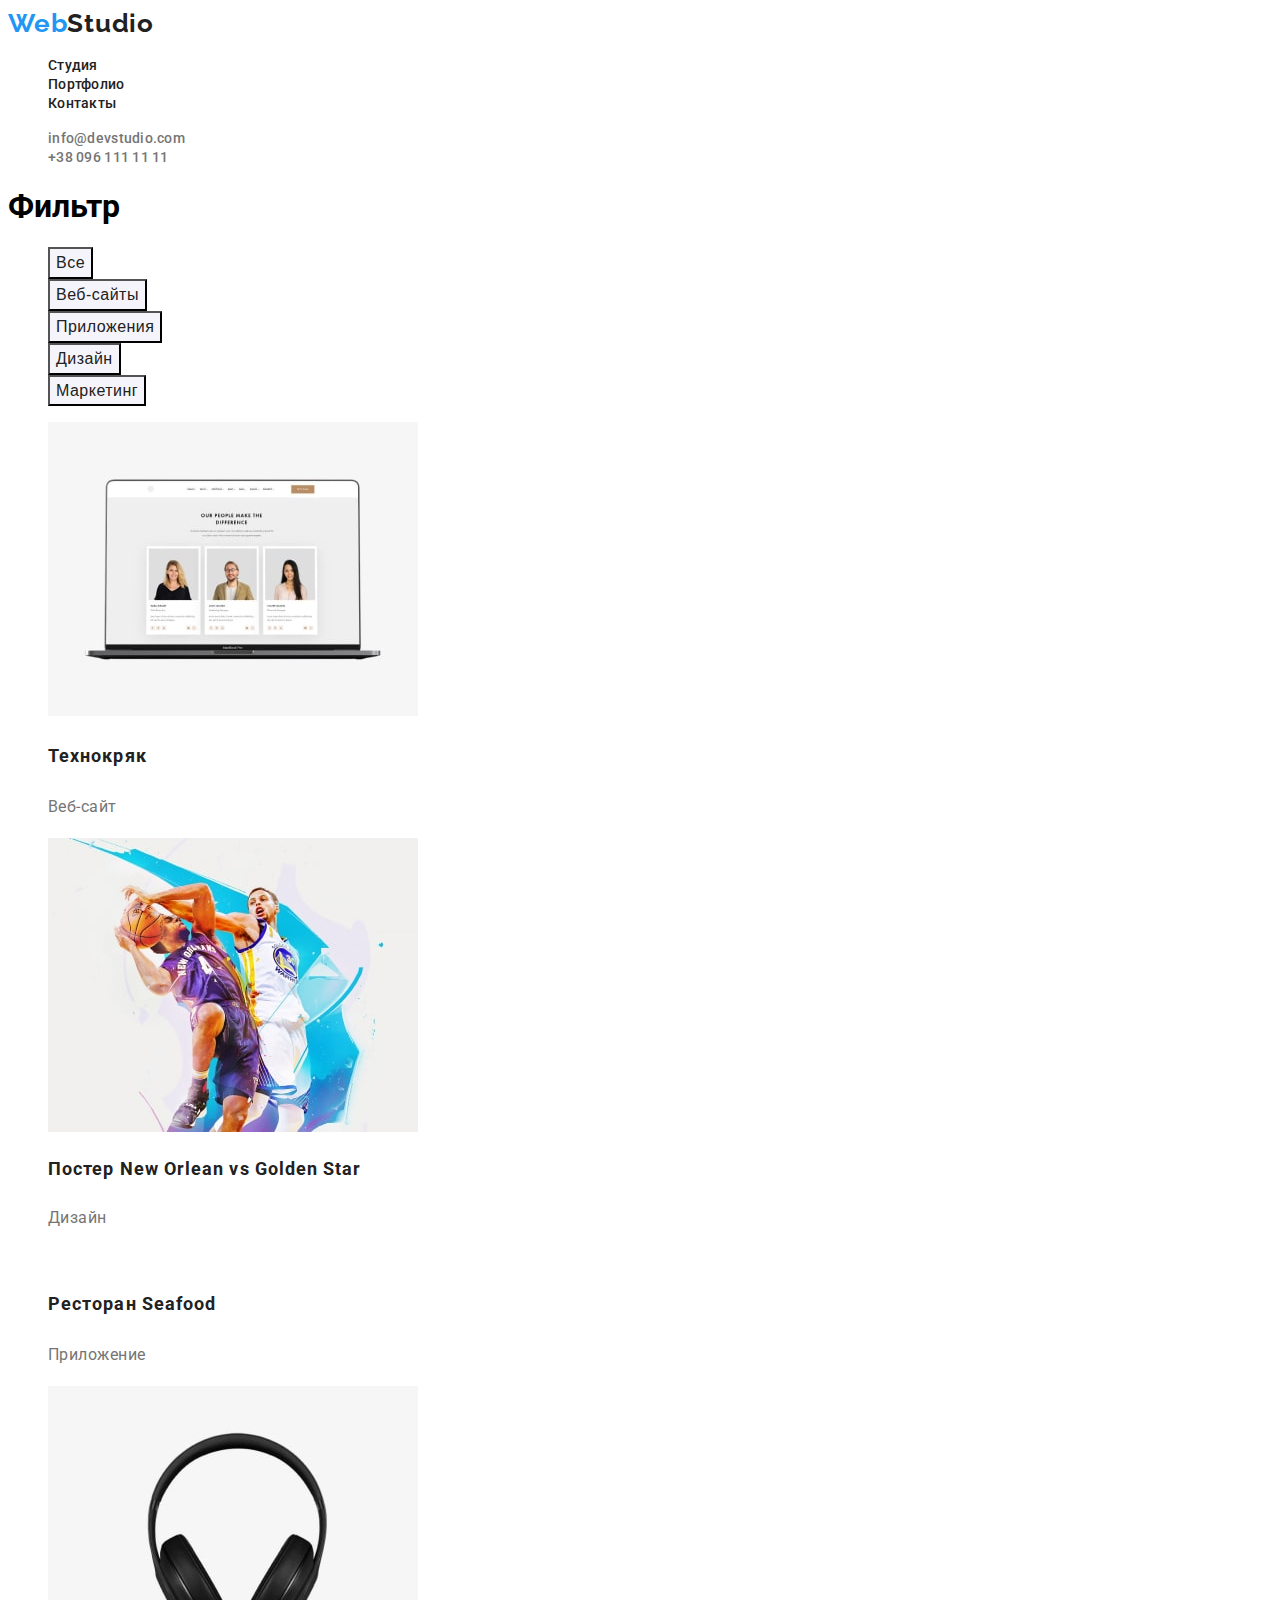
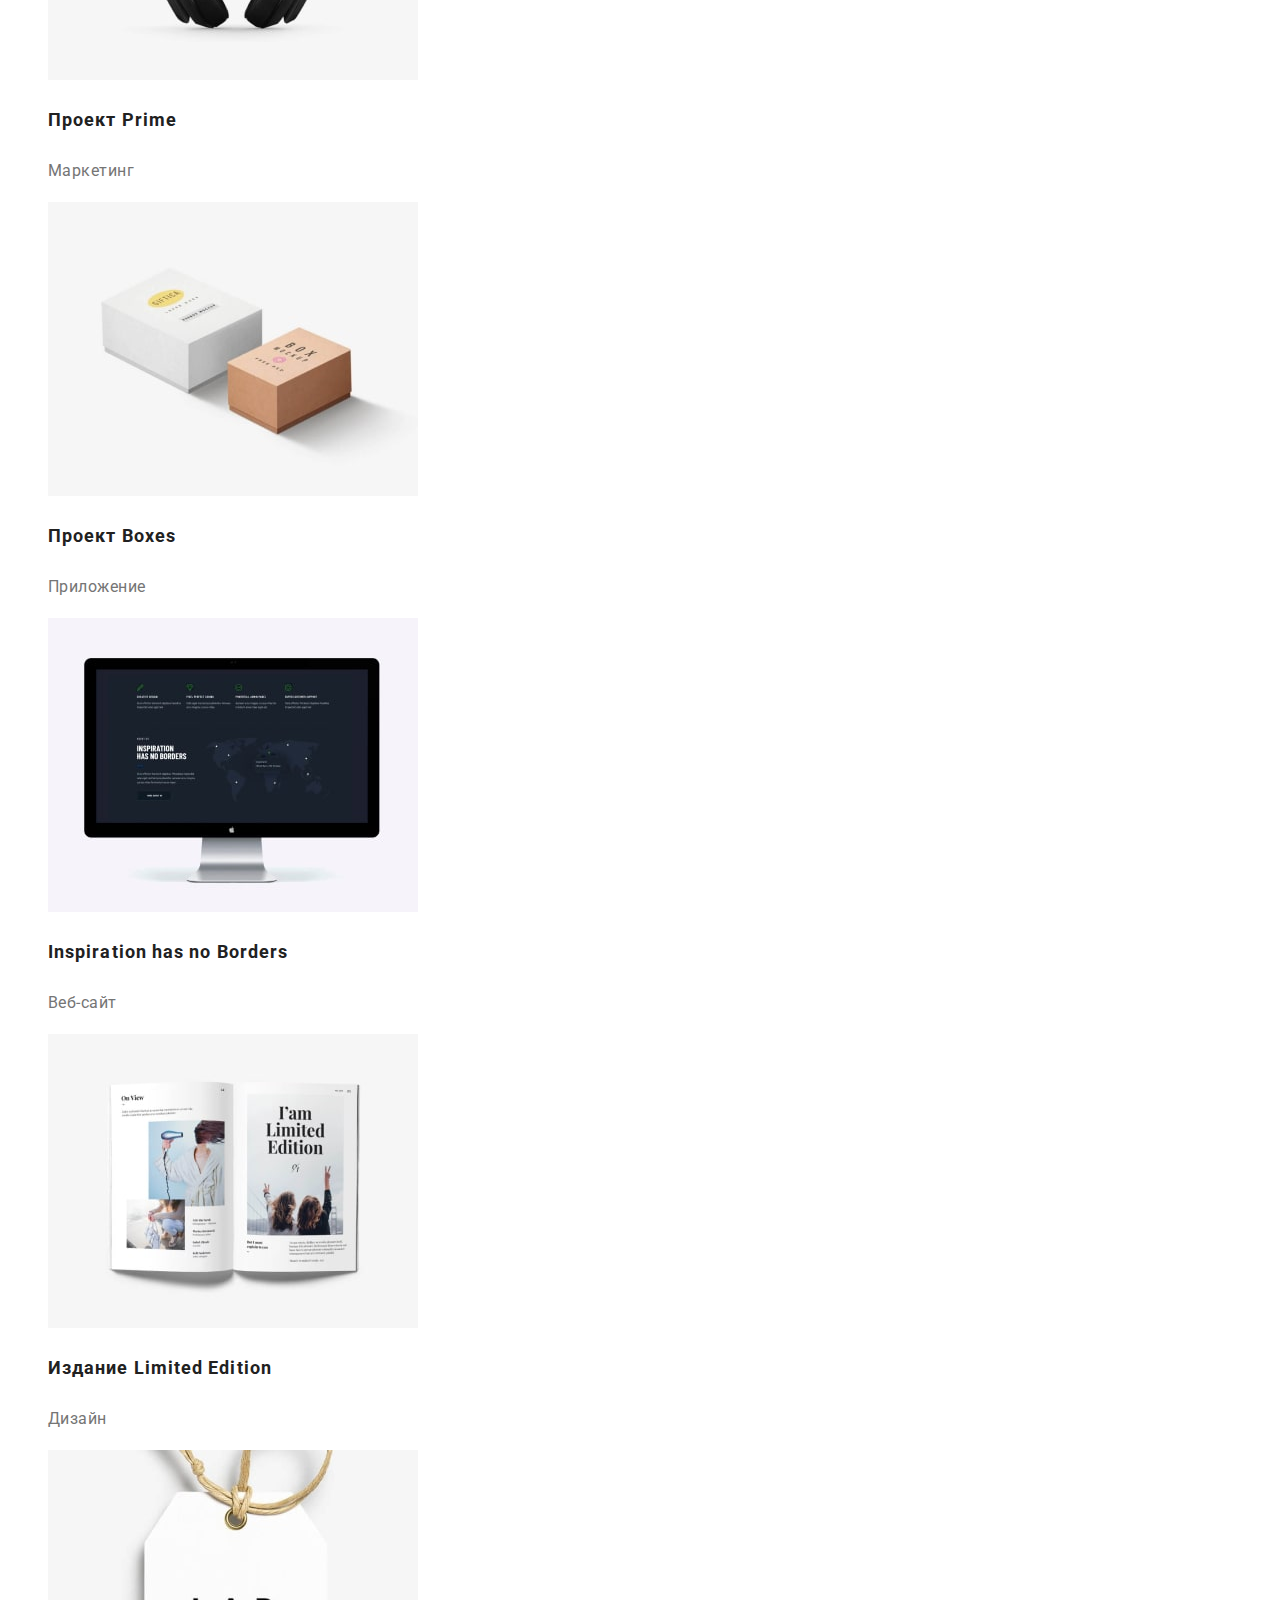
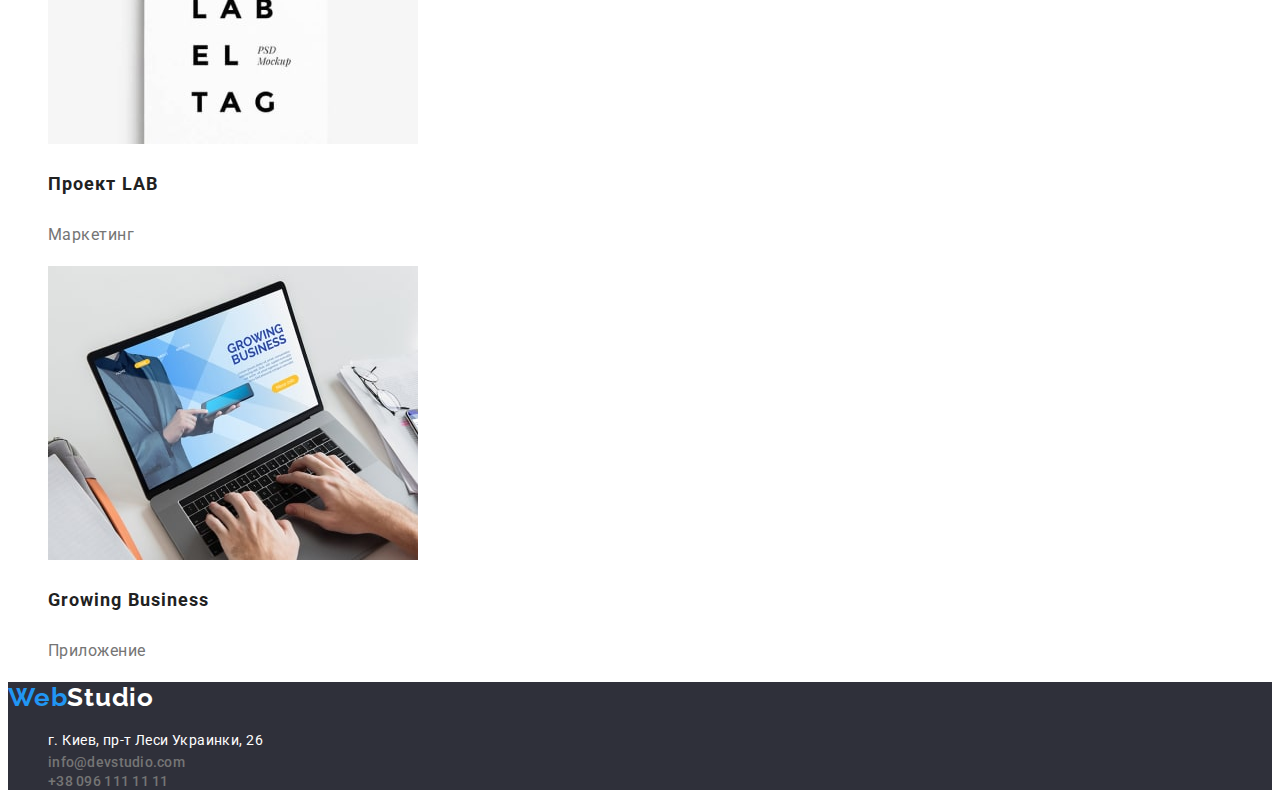
==== portfolio.html @ 69d5d86c "Add files" ====
<!DOCTYPE html>
<html lang="en">
<head>
  <meta charset="UTF-8">
  <meta http-equiv="X-UA-Compatible" content="IE=edge">
  <meta name="viewport" content="width=device-width, initial-scale=1.0">
  <title>Document</title>
  <link rel="preconnect" href="https://fonts.googleapis.com">
  <link rel="preconnect" href="https://fonts.gstatic.com" crossorigin>
  <link href="https://fonts.googleapis.com/css2?family=Raleway:wght@700&family=Roboto:wght@400;500;700;900&display=swap"
    rel="stylesheet">
  <link rel="stylesheet" href="./css/styles.css">
</head>
<body>
    <header class="header">
      <nav class="navigation">
        <a class="link-logo" href="./index.html" target="_self">Web<span target="_self" href="./index.html"
            class="link-logo-dark">Studio</span></a>
        <ul class="header-list list">
          <li class="header-item">
            <a class="header-link" href="./index.html">Студия</a>
          </li>
          <li class="header-item">
            <a class="header-link" href="./portfolio.html">Портфолио</a>
          </li>
          <li class="header-item">
            <a class="header-link" href="">Контакты</a>
          </li>
        </ul>
      </nav>
      <ul class="header-list list">
        <li class="header-item">
          <a class="header-link-mail" href="mailto:info@devstudio.com">info@devstudio.com</a>
        </li>
        <li class="header-item">
          <a class="header-link-tel" href="tel:+380961111111">+38 096 111 11 11</a>
        </li>
      </ul>
    </header>
  <main>
  <section class="filter">
    <h1>Фильтр</h1>
    <ul class="filter-list list">
      <li class="filter-item"><button class="filter-btn" type="button">Все</button></li>
      <li class="filter-item"><button class="filter-btn" type="button">Веб-сайты</button></li>
      <li class="filter-item"><button class="filter-btn" type="button">Приложения</button></li>
      <li class="filter-item"><button class="filter-btn" type="button">Дизайн</button></li>
      <li class="filter-item"><button class="filter-btn" type="button">Маркетинг</button></li>
    </ul>
    <ul class="examples-list list">
      <li class="examples-item">
        <img src="./images/porfolio-1.jpg" alt="">
        <h3 class="examples-sup-title">Технокряк</h3>
        <p class="examples-sub-title">Веб-сайт</p>
      </li>
      <li class="examples-item">
        <img src="./images/porfolio-2.jpg" alt="">
        <h2 class="examples-sup-title">Постер New Orlean vs Golden Star</h2>
        <p class="examples-sub-title">Дизайн</p>
      </li>
      <li class="examples-item">
        <img src="./images/porfolio-3.jpg" alt="">
        <h3 class="examples-sup-title">Ресторан Seafood</h3>
        <p class="examples-sub-title">Приложение</p>
      </li>
      <li class="examples-item">
        <img src="./images/porfolio-4.jpg" alt="">
        <h3 class="examples-sup-title">Проект Prime</h3>
        <p class="examples-sub-title">Маркетинг</p>
      </li>
      <li class="examples-item">
        <img src="./images/porfolio-5.jpg" alt="">
        <h3 class="examples-sup-title">Проект Boxes</h3>
        <p class="examples-sub-title">Приложение</p>
      </li>
      <li class="examples-item">
        <img src="./images/porfolio-6.jpg" alt="">
        <h3 class="examples-sup-title">Inspiration has no Borders</h3>
        <p class="examples-sub-title">Веб-сайт</p>
      </li>
      <li class="examples-item">
        <img src="./images/porfolio-7.jpg" alt="">
        <h3 class="examples-sup-title">Издание Limited Edition</h3>
        <p class="examples-sub-title">Дизайн</p>
      </li>
      <li class="examples-item">
        <img src="./images/porfolio-8.jpg" alt="">
        <h3 class="examples-sup-title">Проект LAB</h3>
        <p class="examples-sub-title">Маркетинг</p>
      </li>
      <li class="examples-item">
        <img src="./images/porfolio-9.jpg" alt="">
        <h3 class="examples-sup-title">Growing Business</h3>
        <p class="examples-sub-title">Приложение</p>
      </li>
    </ul>
  </section>
  </main>
    <footer class="footer">
      <a class="link-logo" href="./index.html">Web<span target="_self" href="./index.html"
          class="logo-link-white">Studio</span></a>
      <address class="footer-address">
        <ul class="footer-list list">
          <li class="footer-item">
            <a class="footer-link-address"
              href="https://www.google.com/maps/place/бул.+Леси+Украинки,+26,+Киев,+02000/@50.4265807,30.5361971,17z/data=!3m1!4b1!4m5!3m4!1s0x40d4cf0e033ecbe9:0x57a4dffefec77da0!8m2!3d50.4265807!4d30.5383858"
              target="_blank">г. Киев, пр-т Леси Украинки, 26</a>
          </li>
          <li class="footer-item">
            <a class="footer-link-mail" href="mailto:info@devstudio.com">info@devstudio.com</a>
          </li>
          <li class="footer-item">
            <a class="footer-link-tel" href="tel:+380961111111">+38 096 111 11 11</a>
          </li>
        </ul>
      </address>
    </footer>
</body>
</html>
---- css/styles.css ----
:root {
	--header-text-color: #212121;
	--address-text-color: #757575;
	--hover-link-color: #2196f3;
	--hero-footer-color: #2f303a;
	--first-title-color: #ffffff;
	--hero-btn-color: #ffffff;
	--benefits-text-color: #757575;
	--team-background-color: #f5f4fa;
}

body {
	font-family: "Roboto", sans-serif;
}

.list {
	list-style: none;
}

a {
	text-decoration: none;
}

/* -----------HEADER------------ */

.link-logo {
	font-family: Raleway;
	font-weight: 700;
	font-size: 26px;
	line-height: calc(31 / 26);
	letter-spacing: 0.03em;
	color: var(--hover-link-color);
}

.link-logo-dark {
	font-family: Raleway;
	font-weight: 700;
	font-size: 26px;
	line-height: calc(31 / 26);
	letter-spacing: 0.03em;
	color: var(--header-text-color);
}

.logo-link-white {
	font-family: Raleway;
	font-weight: 700;
	font-size: 26px;
	line-height: calc(31 / 26);
	letter-spacing: 0.03em;
	color: var(--first-title-color);
}

.header-link {
	font-weight: 500;
	font-size: 14px;
	line-height: calc(16 / 15);
	letter-spacing: 0.02em;
	color: var(--header-text-color);
}

.header-link-mail {
	font-weight: 500;
	font-size: 14px;
	line-height: calc(16 / 14);
	letter-spacing: 0.02em;
	color: var(--address-text-color);
}

.header-link-tel {
	font-weight: 500;
	font-size: 14px;
	line-height: calc(16 / 14);
	letter-spacing: 0.02em;
	color: var(--address-text-color);
}

.header-link:hover,
.header-link:focus {
	color: var(--hover-link-color);
}

.header-link-tel:hover,
.header-link-tel:focus {
	color: var(--hover-link-color);
}

.header-link-mail:hover,
.header-link-mail:focus {
	color: var(--hover-link-color);
}

/* -----------HERO------------ */

.hero {
	background-color: var(--hero-footer-color);
}

.hero-title {
	font-weight: 900;
	font-size: 44px;
	line-height: 1.36;
	text-align: center;
	letter-spacing: 0.06em;
	text-transform: uppercase;
	color: var(--first-title-color);
}

.hero-btn {
	font-weight: 700;
	font-size: 16px;
	line-height: 1.87;
	display: flex;
	align-items: center;
	text-align: center;
	letter-spacing: 0.06em;
	color: var(--hero-btn-color);
	cursor: pointer;
	background-color: var(--hover-link-color);
}

/* -----------BENEFITS------------ */

.benefits-sub-title {
	font-weight: 700;
	font-size: 14px;
	line-height: calc(16 / 14);
	letter-spacing: 0.03em;
	text-transform: uppercase;
	color: var(--header-text-color);
}

.benefits-text {
	font-size: 14px;
	line-height: 1.71;
	letter-spacing: 0.03em;
	color: var(--benefits-text-color);
}

/* -----------WORK------------ */

.work-title {
	font-weight: 700;
	font-size: 36px;
	line-height: calc(42 / 36);
	text-align: center;
	letter-spacing: 0.03em;
	color: var(--header-text-color);
}

/* -----------TEAM------------ */

.team {
	background-color: var(--team-background-color);
}

.team-title {
	font-weight: 700;
	font-size: 36px;
	line-height: calc(42 / 36);
	text-align: center;
	letter-spacing: 0.03em;
	color: var(--header-text-color);
}

.team-sup-title {
	font-weight: 500;
	font-size: 16px;
	line-height: calc(19 / 16);
	text-align: center;
	letter-spacing: 0.03em;
	color: var(--header-text-color);
}

.team-sub-title {
	font-size: 16px;
	line-height: calc(19 / 16);
	text-align: center;
	letter-spacing: 0.03em;
	color: var(--address-text-color);
}

/* -----------FOOTER------------ */

.footer {
	background-color: var(--hero-footer-color);
}

.footer-address {
	font-style: normal;
}

.footer-link-address {
	font-size: 14px;
	line-height: 1.71;
	letter-spacing: 0.03em;
	color: var(--first-title-color);
}

.footer-link-mail {
	font-weight: 500;
	font-size: 14px;
	line-height: calc(16 / 14);
	letter-spacing: 0.02em;
	color: var(--address-text-color);
}

.footer-link-tel {
	font-weight: 500;
	font-size: 14px;
	line-height: calc(16 / 14);
	letter-spacing: 0.02em;
	color: var(--address-text-color);
}

.footer-link-address:hover,
.footer-link-address:focus {
	color: var(--hover-link-color);
}

.footer-link-tel:hover,
.footer-link-tel:focus {
	color: var(--hover-link-color);
}

.footer-link-mail:hover,
.footer-link-mail:focus {
	color: var(--hover-link-color);
}

/* -----------PORTFOLIO-FILTER------------ */

.filter-btn {
	font-weight: 500;
	font-size: 16px;
	line-height: 1.62;
	text-align: center;
	letter-spacing: 0.03em;
	color: var(--header-text-color);
	cursor: pointer;
	background-color: #f5f4fa;
	color: var(--header-text-color);
}

.filter-btn:hover,
.filter-btn:focus {
	background-color: #2196f3;
	color: var(--hero-btn-color);
}

/* -----------EXAMPLES------------ */

.examples-sup-title {
	font-weight: 700;
	font-size: 18px;
	line-height: 2;
	letter-spacing: 0.06em;
	color: var(--header-text-color);
}

.examples-sub-title {
	font-size: 16px;
	line-height: 1.87;
	letter-spacing: 0.03em;
	color: var(--address-text-color);
}
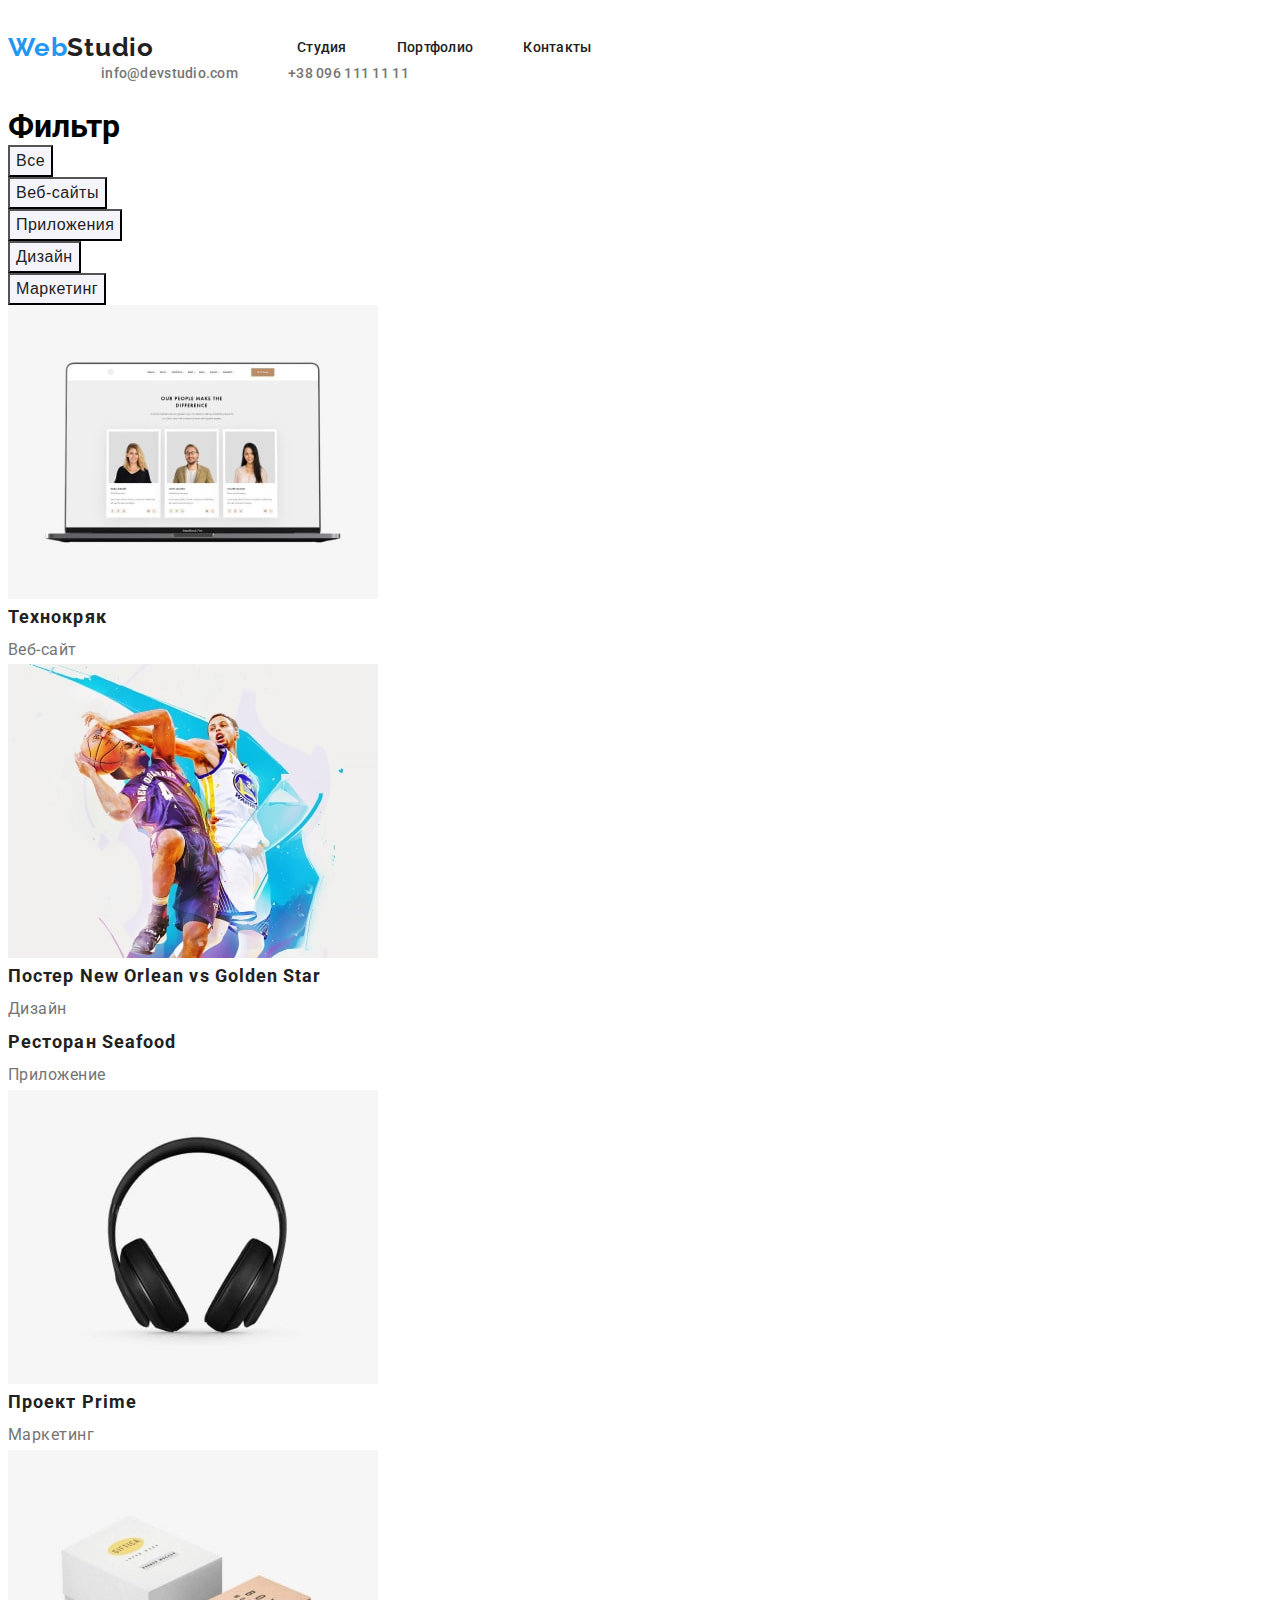
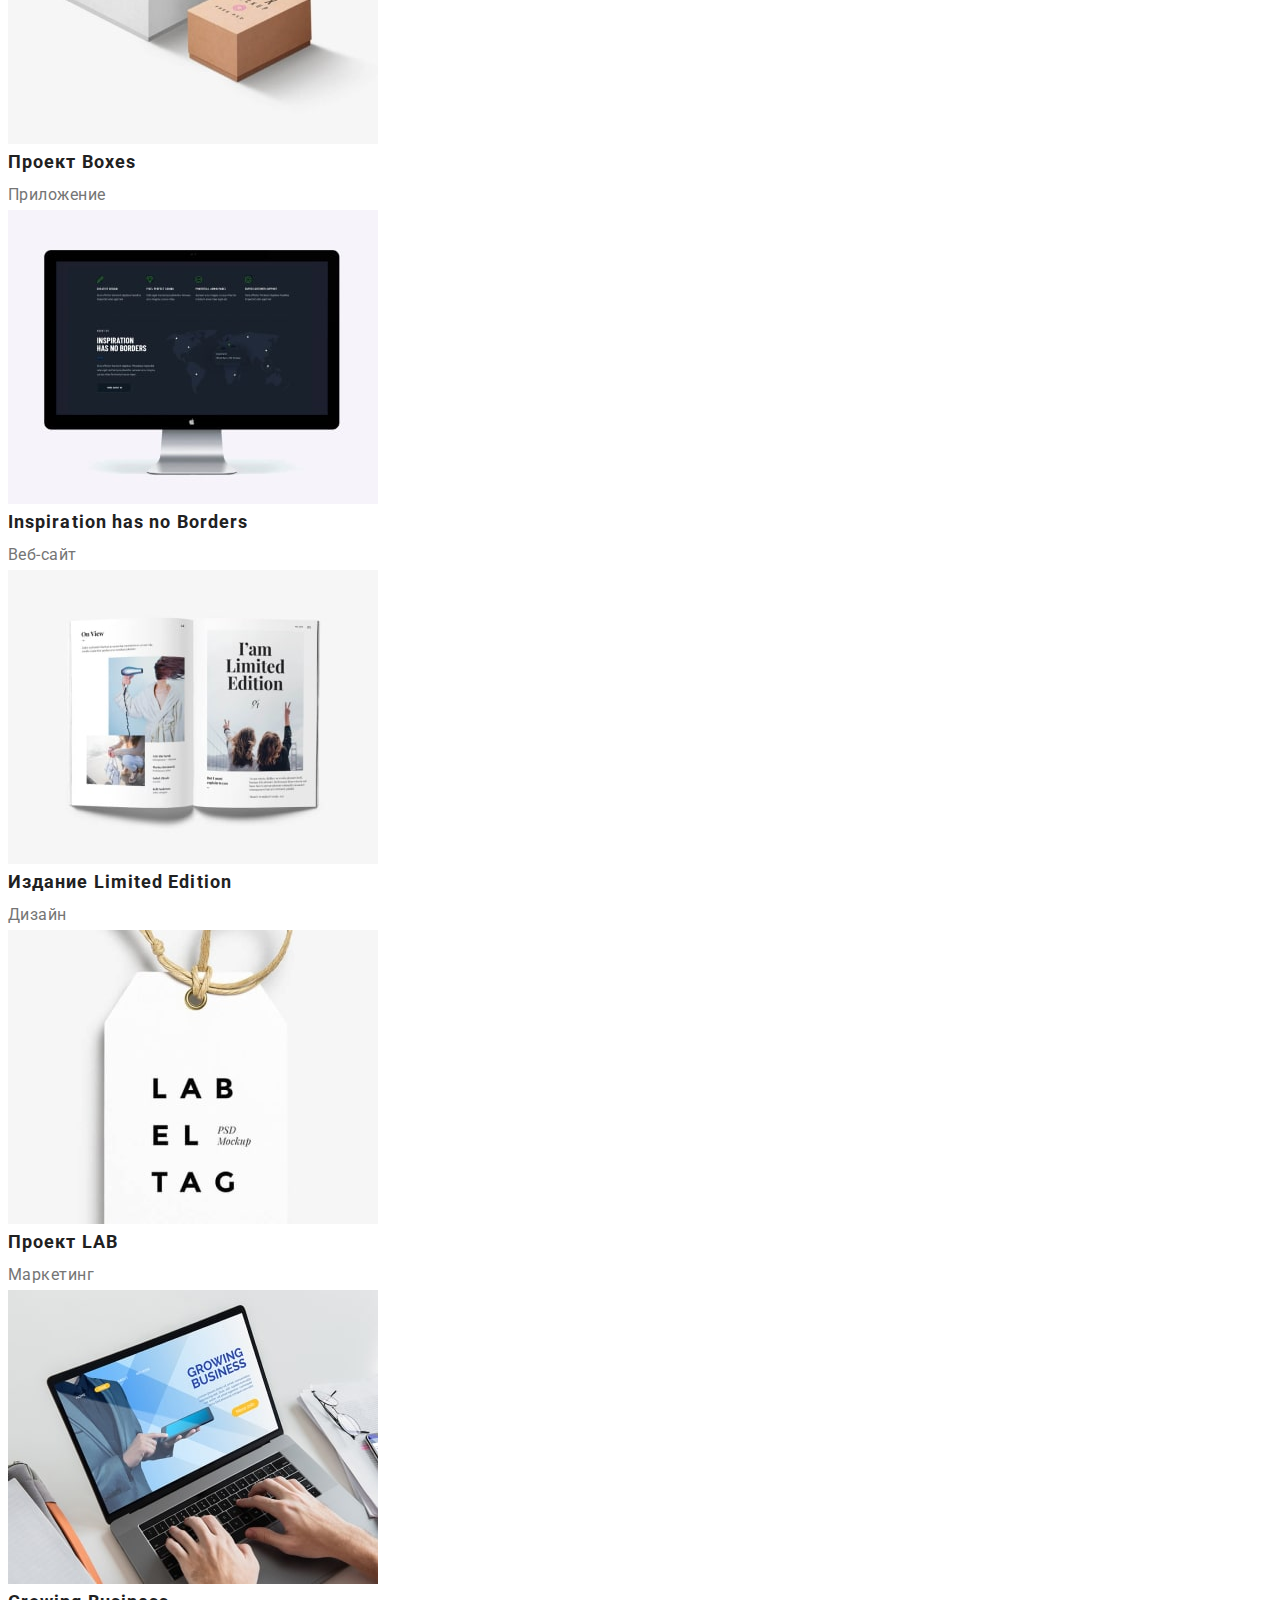
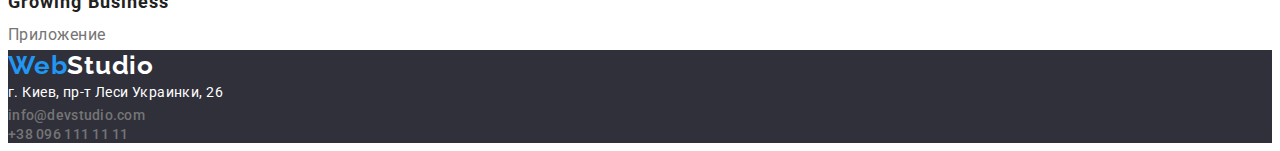
==== commit 55e9dcdb: "fixed bugs" ====
--- a/portfolio.html
+++ b/portfolio.html
@@ -9,6 +9,7 @@
   <link rel="preconnect" href="https://fonts.gstatic.com" crossorigin>
   <link href="https://fonts.googleapis.com/css2?family=Raleway:wght@700&family=Roboto:wght@400;500;700;900&display=swap"
     rel="stylesheet">
+    <link rel="stylesheet" href="<link rel="stylesheet" href="https://cdnjs.cloudflare.com/ajax/libs/modern-normalize/1.1.0/modern-normalize.min.css" integrity="sha512-wpPYUAdjBVSE4KJnH1VR1HeZfpl1ub8YT/NKx4PuQ5NmX2tKuGu6U/JRp5y+Y8XG2tV+wKQpNHVUX03MfMFn9Q==" crossorigin="anonymous" referrerpolicy="no-referrer" />
   <link rel="stylesheet" href="./css/styles.css">
 </head>
 <body>
--- a/css/styles.css
+++ b/css/styles.css
@@ -1,3 +1,7 @@
+* {
+	box-sizing: border-box;
+}
+
 :root {
 	--header-text-color: #212121;
 	--address-text-color: #757575;
@@ -13,6 +17,29 @@
 	font-family: "Roboto", sans-serif;
 }
 
+h1,
+h2,
+h3,
+h4,
+h5,
+h6,
+p {
+	margin: 0;
+}
+
+ul {
+	margin: 0;
+	padding: 0;
+}
+
+img {
+	display: block;
+}
+
+button {
+	cursor: pointer;
+}
+
 .list {
 	list-style: none;
 }
@@ -21,7 +48,21 @@
 	text-decoration: none;
 }
 
+.container {
+	width: 1200px;
+	padding-left: 15px;
+	padding-right: 15px;
+	outline: 2px solid red;
+	margin: 0 auto;
+	display: flex;
+}
+
 /* -----------HEADER------------ */
+
+.header {
+	padding-top: 24px;
+	padding-bottom: 25px;
+}
 
 .link-logo {
 	font-family: Raleway;
@@ -30,6 +71,7 @@
 	line-height: calc(31 / 26);
 	letter-spacing: 0.03em;
 	color: var(--hover-link-color);
+	display: inline-block;
 }
 
 .link-logo-dark {
@@ -50,7 +92,26 @@
 	color: var(--first-title-color);
 }
 
+.navigation {
+	display: flex;
+}
+
+.header-list {
+	display: flex;
+	margin-left: 93px;
+	align-items: center;
+}
+
+.header-connect {
+	margin-left: auto;
+}
+
 .header-link {
+	display: flex;
+	margin-left: 50px;
+}
+
+.header-link {
 	font-weight: 500;
 	font-size: 14px;
 	line-height: calc(16 / 15);
@@ -72,6 +133,7 @@
 	line-height: calc(16 / 14);
 	letter-spacing: 0.02em;
 	color: var(--address-text-color);
+	margin-left: 50px;
 }
 
 .header-link:hover,
@@ -93,28 +155,28 @@
 
 .hero {
 	background-color: var(--hero-footer-color);
+	padding-top: 200px;
+	padding-bottom: 200px;
 }
 
 .hero-title {
 	font-weight: 900;
 	font-size: 44px;
 	line-height: 1.36;
-	text-align: center;
 	letter-spacing: 0.06em;
 	text-transform: uppercase;
 	color: var(--first-title-color);
+	padding-bottom: 30px;
+	width: 696px;
 }
 
 .hero-btn {
 	font-weight: 700;
 	font-size: 16px;
 	line-height: 1.87;
-	display: flex;
-	align-items: center;
 	text-align: center;
 	letter-spacing: 0.06em;
 	color: var(--hero-btn-color);
-	cursor: pointer;
 	background-color: var(--hover-link-color);
 }
 
@@ -127,6 +189,7 @@
 	letter-spacing: 0.03em;
 	text-transform: uppercase;
 	color: var(--header-text-color);
+	padding-bottom: 10px;
 }
 
 .benefits-text {
@@ -145,6 +208,12 @@
 	text-align: center;
 	letter-spacing: 0.03em;
 	color: var(--header-text-color);
+	padding-top: 94px;
+	padding-bottom: 50px;
+}
+
+.work-img {
+	padding-bottom: 94px;
 }
 
 /* -----------TEAM------------ */
@@ -236,7 +305,6 @@
 	text-align: center;
 	letter-spacing: 0.03em;
 	color: var(--header-text-color);
-	cursor: pointer;
 	background-color: #f5f4fa;
 	color: var(--header-text-color);
 }
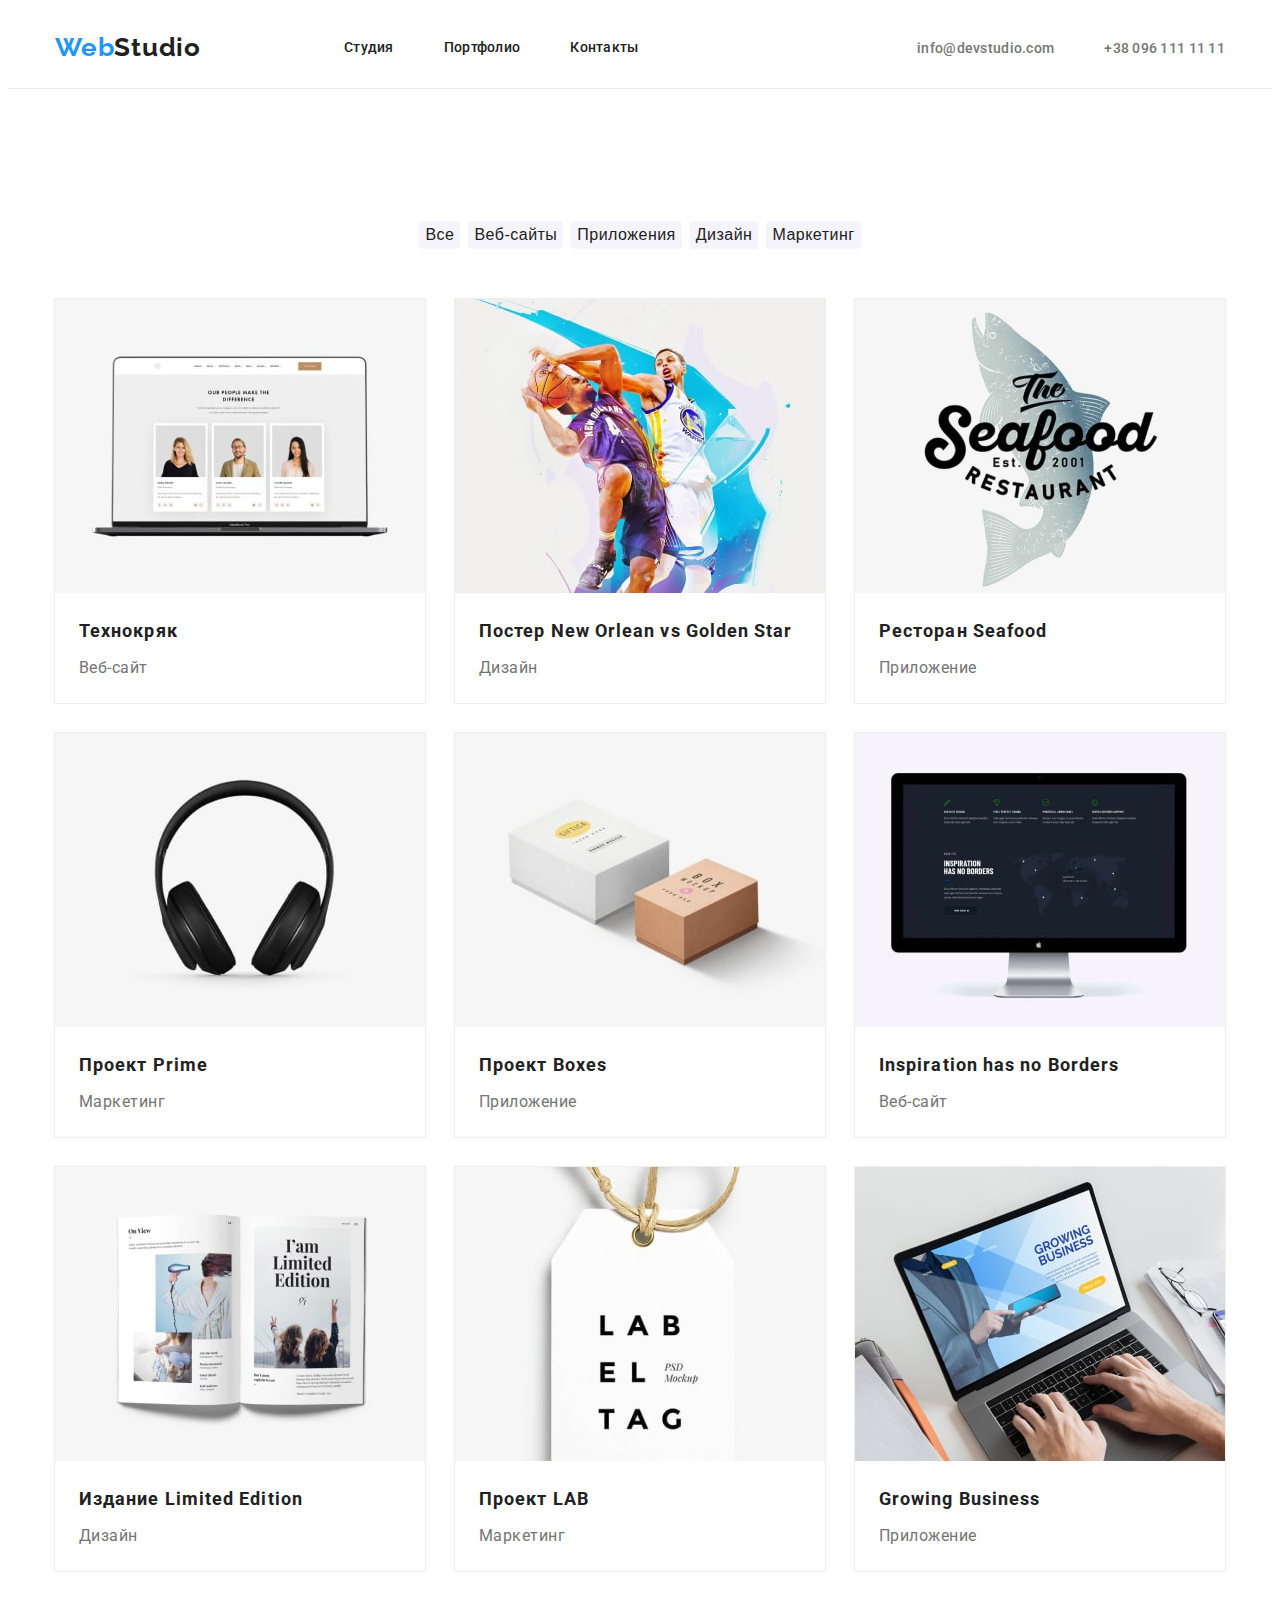
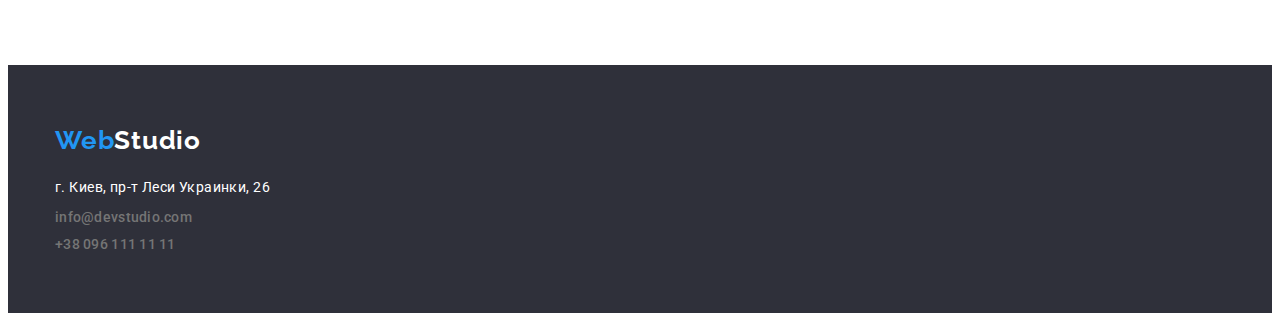
==== commit f708e0cb: "Add flex and some geometrics" ====
--- a/portfolio.html
+++ b/portfolio.html
@@ -13,7 +13,8 @@
   <link rel="stylesheet" href="./css/styles.css">
 </head>
 <body>
-    <header class="header">
+  <header class="header">
+    <div class="container">
       <nav class="navigation">
         <a class="link-logo" href="./index.html" target="_self">Web<span target="_self" href="./index.html"
             class="link-logo-dark">Studio</span></a>
@@ -29,7 +30,7 @@
           </li>
         </ul>
       </nav>
-      <ul class="header-list list">
+      <ul class="header-list header-connect list">
         <li class="header-item">
           <a class="header-link-mail" href="mailto:info@devstudio.com">info@devstudio.com</a>
         </li>
@@ -37,10 +38,13 @@
           <a class="header-link-tel" href="tel:+380961111111">+38 096 111 11 11</a>
         </li>
       </ul>
-    </header>
+    </div>
+  </header>
   <main>
-  <section class="filter">
-    <h1>Фильтр</h1>
+  <section class="section">
+    <h1 class="filter-title">Фильтр</h1>
+    <div class="container">
+    <div class="filter-examples-container">
     <ul class="filter-list list">
       <li class="filter-item"><button class="filter-btn" type="button">Все</button></li>
       <li class="filter-item"><button class="filter-btn" type="button">Веб-сайты</button></li>
@@ -50,71 +54,75 @@
     </ul>
     <ul class="examples-list list">
       <li class="examples-item">
-        <img src="./images/porfolio-1.jpg" alt="">
+        <img class="examples-img" src="./images/portfolio-1.jpg" alt="">
         <h3 class="examples-sup-title">Технокряк</h3>
         <p class="examples-sub-title">Веб-сайт</p>
       </li>
       <li class="examples-item">
-        <img src="./images/porfolio-2.jpg" alt="">
+        <img class="examples-img" src="./images/portfolio-2.jpg" alt="">
         <h2 class="examples-sup-title">Постер New Orlean vs Golden Star</h2>
         <p class="examples-sub-title">Дизайн</p>
       </li>
       <li class="examples-item">
-        <img src="./images/porfolio-3.jpg" alt="">
+        <img class="examples-img" src="./images/portfolio-3.jpg" alt="">
         <h3 class="examples-sup-title">Ресторан Seafood</h3>
         <p class="examples-sub-title">Приложение</p>
       </li>
       <li class="examples-item">
-        <img src="./images/porfolio-4.jpg" alt="">
+        <img class="examples-img" src="./images/portfolio-4.jpg" alt="">
         <h3 class="examples-sup-title">Проект Prime</h3>
         <p class="examples-sub-title">Маркетинг</p>
       </li>
       <li class="examples-item">
-        <img src="./images/porfolio-5.jpg" alt="">
+        <img class="examples-img" src="./images/portfolio-5.jpg" alt="">
         <h3 class="examples-sup-title">Проект Boxes</h3>
         <p class="examples-sub-title">Приложение</p>
       </li>
       <li class="examples-item">
-        <img src="./images/porfolio-6.jpg" alt="">
+        <img class="examples-img" src="./images/portfolio-6.jpg" alt="">
         <h3 class="examples-sup-title">Inspiration has no Borders</h3>
         <p class="examples-sub-title">Веб-сайт</p>
       </li>
       <li class="examples-item">
-        <img src="./images/porfolio-7.jpg" alt="">
+        <img class="examples-img" src="./images/portfolio-7.jpg" alt="">
         <h3 class="examples-sup-title">Издание Limited Edition</h3>
         <p class="examples-sub-title">Дизайн</p>
       </li>
       <li class="examples-item">
-        <img src="./images/porfolio-8.jpg" alt="">
+        <img class="examples-img" src="./images/portfolio-8.jpg" alt="">
         <h3 class="examples-sup-title">Проект LAB</h3>
         <p class="examples-sub-title">Маркетинг</p>
       </li>
       <li class="examples-item">
-        <img src="./images/porfolio-9.jpg" alt="">
+        <img class="examples-img" src="./images/portfolio-9.jpg" alt="">
         <h3 class="examples-sup-title">Growing Business</h3>
         <p class="examples-sub-title">Приложение</p>
       </li>
     </ul>
+    </div>
+    </div>
   </section>
   </main>
     <footer class="footer">
-      <a class="link-logo" href="./index.html">Web<span target="_self" href="./index.html"
-          class="logo-link-white">Studio</span></a>
-      <address class="footer-address">
-        <ul class="footer-list list">
-          <li class="footer-item">
-            <a class="footer-link-address"
-              href="https://www.google.com/maps/place/бул.+Леси+Украинки,+26,+Киев,+02000/@50.4265807,30.5361971,17z/data=!3m1!4b1!4m5!3m4!1s0x40d4cf0e033ecbe9:0x57a4dffefec77da0!8m2!3d50.4265807!4d30.5383858"
-              target="_blank">г. Киев, пр-т Леси Украинки, 26</a>
-          </li>
-          <li class="footer-item">
-            <a class="footer-link-mail" href="mailto:info@devstudio.com">info@devstudio.com</a>
-          </li>
-          <li class="footer-item">
-            <a class="footer-link-tel" href="tel:+380961111111">+38 096 111 11 11</a>
-          </li>
-        </ul>
-      </address>
+      <div class="container footer-container">
+        <a class="link-logo logo-footer" href="./index.html">Web<span target="_self" href="./index.html"
+            class="logo-link-white">Studio</span></a>
+        <address class="footer-address">
+          <ul class="footer-list list">
+            <li class="footer-item">
+              <a class="footer-link-address"
+                href="https://www.google.com/maps/place/бул.+Леси+Украинки,+26,+Киев,+02000/@50.4265807,30.5361971,17z/data=!3m1!4b1!4m5!3m4!1s0x40d4cf0e033ecbe9:0x57a4dffefec77da0!8m2!3d50.4265807!4d30.5383858"
+                target="_blank">г. Киев, пр-т Леси Украинки, 26</a>
+            </li>
+            <li class="footer-item">
+              <a class="footer-link-mail" href="mailto:info@devstudio.com">info@devstudio.com</a>
+            </li>
+            <li class="footer-item">
+              <a class="footer-link-tel" href="tel:+380961111111">+38 096 111 11 11</a>
+            </li>
+          </ul>
+        </address>
+      </div>
     </footer>
 </body>
 </html>--- a/css/styles.css
+++ b/css/styles.css
@@ -11,6 +11,8 @@
 	--hero-btn-color: #ffffff;
 	--benefits-text-color: #757575;
 	--team-background-color: #f5f4fa;
+	--hero-btn-hover: #188ce8;
+	--examples-boarder-color: #eeeeee;
 }
 
 body {
@@ -38,6 +40,7 @@
 
 button {
 	cursor: pointer;
+	border: 0;
 }
 
 .list {
@@ -52,9 +55,14 @@
 	width: 1200px;
 	padding-left: 15px;
 	padding-right: 15px;
-	outline: 2px solid red;
+	/* outline: 2px solid red; */
 	margin: 0 auto;
 	display: flex;
+}
+
+.section {
+	padding-top: 94px;
+	padding-bottom: 94px;
 }
 
 /* -----------HEADER------------ */
@@ -62,6 +70,7 @@
 .header {
 	padding-top: 24px;
 	padding-bottom: 25px;
+	border-bottom: 1px solid #ececec;
 }
 
 .link-logo {
@@ -157,6 +166,14 @@
 	background-color: var(--hero-footer-color);
 	padding-top: 200px;
 	padding-bottom: 200px;
+	display: flex;
+	flex-direction: column;
+}
+
+.hero-container {
+	display: flex;
+	flex-direction: column;
+	align-items: center;
 }
 
 .hero-title {
@@ -167,7 +184,12 @@
 	text-transform: uppercase;
 	color: var(--first-title-color);
 	padding-bottom: 30px;
+	text-align: center;
+
 	width: 696px;
+	height: 120px;
+	left: 452px;
+	top: 280px;
 }
 
 .hero-btn {
@@ -178,10 +200,24 @@
 	letter-spacing: 0.06em;
 	color: var(--hero-btn-color);
 	background-color: var(--hover-link-color);
+	margin-top: 30px;
+
+	width: 200px;
+	height: 50px;
+	left: 700px;
+	top: 430px;
+}
+
+.hero-btn:hover {
+	background-color: var(--hero-btn-hover);
 }
 
 /* -----------BENEFITS------------ */
 
+.benefits-list {
+	display: flex;
+}
+
 .benefits-sub-title {
 	font-weight: 700;
 	font-size: 14px;
@@ -197,31 +233,72 @@
 	line-height: 1.71;
 	letter-spacing: 0.03em;
 	color: var(--benefits-text-color);
+	width: 270px;
+}
+
+.benefits-item + .benefits-item {
+	margin-left: 30px;
 }
 
 /* -----------WORK------------ */
+
+.work-container {
+	display: flex;
+	flex-wrap: wrap;
+}
+
+.work-list {
+	display: flex;
+}
+
+.work-item + .work-item {
+	margin-left: 30px;
+}
 
 .work-title {
 	font-weight: 700;
 	font-size: 36px;
 	line-height: calc(42 / 36);
-	text-align: center;
-	letter-spacing: 0.03em;
-	color: var(--header-text-color);
-	padding-top: 94px;
-	padding-bottom: 50px;
-}
-
-.work-img {
-	padding-bottom: 94px;
+	letter-spacing: 0.03em;
+	color: var(--header-text-color);
+	display: flex;
+	flex-grow: 1;
+	justify-content: center;
+	margin-bottom: 50px;
 }
 
 /* -----------TEAM------------ */
+
+.team-container {
+	display: flex;
+	flex-wrap: wrap;
+}
 
 .team {
 	background-color: var(--team-background-color);
 }
 
+.team-list {
+	display: flex;
+}
+
+.team-item + .team-item {
+	margin-left: 30px;
+}
+
+.team-item {
+	box-shadow: 0px 1px 3px rgba(0, 0, 0, 0.12), 0px 1px 1px rgba(0, 0, 0, 0.14), 0px 2px 1px rgba(0, 0, 0, 0.2);
+	border-radius: 0px 0px 4px 4px;
+}
+
+.team-img {
+	margin-bottom: 30px;
+}
+
+.team-sup-title {
+	margin-bottom: 10px;
+}
+
 .team-title {
 	font-weight: 700;
 	font-size: 36px;
@@ -229,6 +306,10 @@
 	text-align: center;
 	letter-spacing: 0.03em;
 	color: var(--header-text-color);
+	display: flex;
+	flex-grow: 1;
+	justify-content: center;
+	margin-bottom: 50px;
 }
 
 .team-sup-title {
@@ -246,12 +327,27 @@
 	text-align: center;
 	letter-spacing: 0.03em;
 	color: var(--address-text-color);
+	padding-bottom: 30px;
 }
 
 /* -----------FOOTER------------ */
 
 .footer {
 	background-color: var(--hero-footer-color);
+	display: flex;
+}
+
+.footer-list {
+	padding-bottom: 60px;
+}
+
+.footer-container {
+	display: inline;
+}
+
+.logo-footer {
+	padding-top: 60px;
+	padding-bottom: 20px;
 }
 
 .footer-address {
@@ -263,6 +359,8 @@
 	line-height: 1.71;
 	letter-spacing: 0.03em;
 	color: var(--first-title-color);
+	display: flex;
+	padding-bottom: 9px;
 }
 
 .footer-link-mail {
@@ -271,6 +369,8 @@
 	line-height: calc(16 / 14);
 	letter-spacing: 0.02em;
 	color: var(--address-text-color);
+	display: flex;
+	padding-bottom: 9px;
 }
 
 .footer-link-tel {
@@ -279,6 +379,7 @@
 	line-height: calc(16 / 14);
 	letter-spacing: 0.02em;
 	color: var(--address-text-color);
+	padding-bottom: 60px;
 }
 
 .footer-link-address:hover,
@@ -298,6 +399,20 @@
 
 /* -----------PORTFOLIO-FILTER------------ */
 
+.filter-title {
+	visibility: hidden;
+}
+
+.filter-list {
+	display: flex;
+	margin-bottom: 50px;
+	justify-content: center;
+}
+
+.filter-item + .filter-item {
+	margin-left: 8px;
+}
+
 .filter-btn {
 	font-weight: 500;
 	font-size: 16px;
@@ -306,7 +421,9 @@
 	letter-spacing: 0.03em;
 	color: var(--header-text-color);
 	background-color: #f5f4fa;
-	color: var(--header-text-color);
+
+	background: #f5f4fa;
+	border-radius: 4px;
 }
 
 .filter-btn:hover,
@@ -317,12 +434,35 @@
 
 /* -----------EXAMPLES------------ */
 
+.examples-list {
+	display: flex;
+	flex-wrap: wrap;
+	margin-top: -30px;
+	margin-left: -30px;
+}
+
+.examples-img {
+	margin-bottom: 20px;
+}
+
+.examples-item {
+	margin-top: 30px;
+	margin-left: 30px;
+
+	flex-basis: calc((100% - 90px) / 3);
+
+	background: var(--hero-btn-color);
+	outline: 1px solid var(--examples-boarder-color);
+}
+
 .examples-sup-title {
 	font-weight: 700;
 	font-size: 18px;
 	line-height: 2;
 	letter-spacing: 0.06em;
 	color: var(--header-text-color);
+	margin-bottom: 4px;
+	padding-left: 24px;
 }
 
 .examples-sub-title {
@@ -330,4 +470,6 @@
 	line-height: 1.87;
 	letter-spacing: 0.03em;
 	color: var(--address-text-color);
-}
+	margin-bottom: 20px;
+	padding-left: 24px;
+}
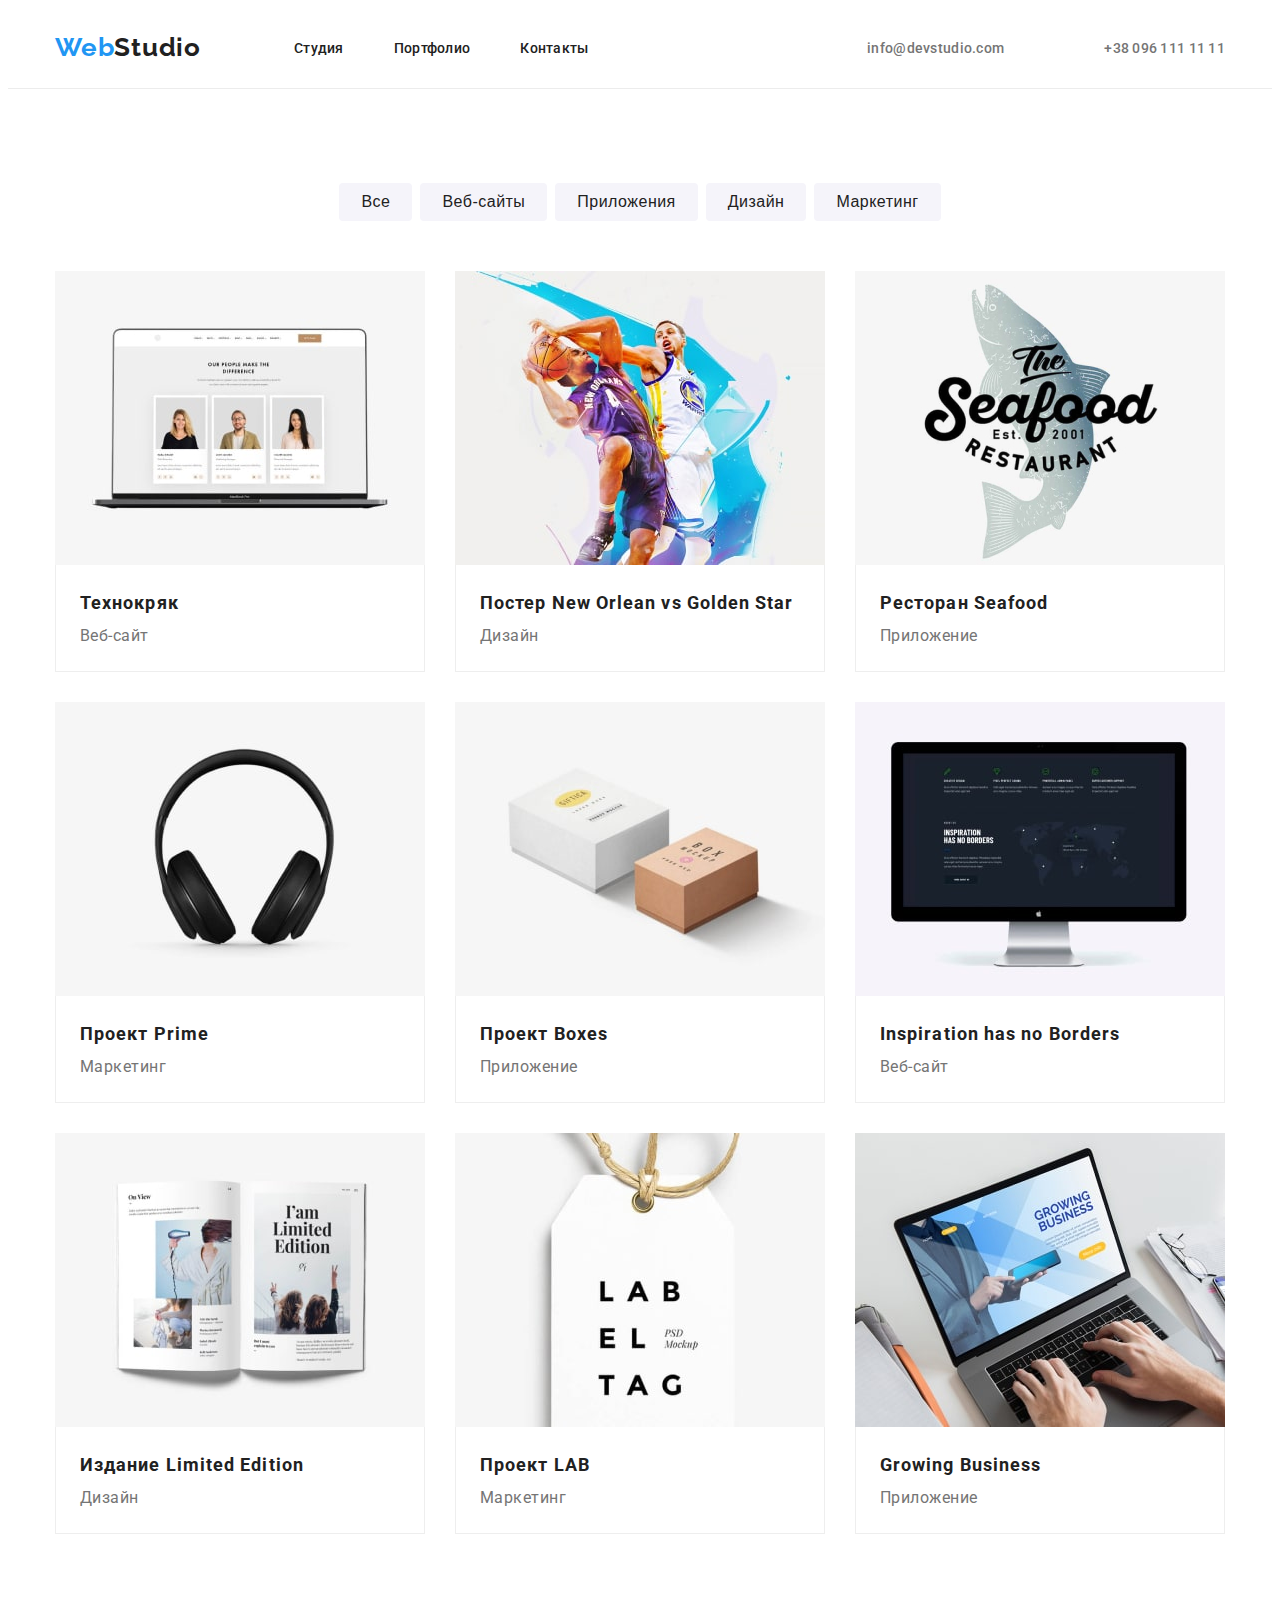
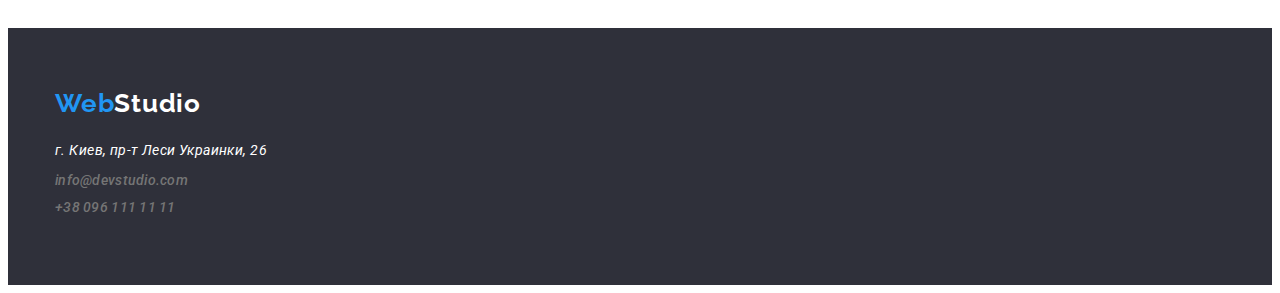
==== commit ec91d489: "Fixed bugs" ====
--- a/portfolio.html
+++ b/portfolio.html
@@ -9,8 +9,10 @@
   <link rel="preconnect" href="https://fonts.gstatic.com" crossorigin>
   <link href="https://fonts.googleapis.com/css2?family=Raleway:wght@700&family=Roboto:wght@400;500;700;900&display=swap"
     rel="stylesheet">
-    <link rel="stylesheet" href="<link rel="stylesheet" href="https://cdnjs.cloudflare.com/ajax/libs/modern-normalize/1.1.0/modern-normalize.min.css" integrity="sha512-wpPYUAdjBVSE4KJnH1VR1HeZfpl1ub8YT/NKx4PuQ5NmX2tKuGu6U/JRp5y+Y8XG2tV+wKQpNHVUX03MfMFn9Q==" crossorigin="anonymous" referrerpolicy="no-referrer" />
-  <link rel="stylesheet" href="./css/styles.css">
+    <link rel="stylesheet" href="https://cdnjs.cloudflare.com/ajax/libs/modern-normalize/1.1.0/modern-normalize.min.css"
+      integrity="sha512-wpPYUAdjBVSE4KJnH1VR1HeZfpl1ub8YT/NKx4PuQ5NmX2tKuGu6U/JRp5y+Y8XG2tV+wKQpNHVUX03MfMFn9Q=="
+      crossorigin="anonymous" referrerpolicy="no-referrer" />
+    <link rel="stylesheet" href="./css/styles.css">
 </head>
 <body>
   <header class="header">
@@ -29,22 +31,21 @@
             <a class="header-link" href="">Контакты</a>
           </li>
         </ul>
+        <ul class="header-list header-connect list">
+          <li class="header-item">
+            <a class="header-link-mail" href="mailto:info@devstudio.com">info@devstudio.com</a>
+          </li>
+          <li class="header-item">
+            <a class="header-link-tel" href="tel:+380961111111">+38 096 111 11 11</a>
+          </li>
+        </ul>
       </nav>
-      <ul class="header-list header-connect list">
-        <li class="header-item">
-          <a class="header-link-mail" href="mailto:info@devstudio.com">info@devstudio.com</a>
-        </li>
-        <li class="header-item">
-          <a class="header-link-tel" href="tel:+380961111111">+38 096 111 11 11</a>
-        </li>
-      </ul>
     </div>
   </header>
   <main>
   <section class="section">
-    <h1 class="filter-title">Фильтр</h1>
     <div class="container">
-    <div class="filter-examples-container">
+    <h1 hidden="true" class="filter-title">Фильтр</h1>
     <ul class="filter-list list">
       <li class="filter-item"><button class="filter-btn" type="button">Все</button></li>
       <li class="filter-item"><button class="filter-btn" type="button">Веб-сайты</button></li>
@@ -55,57 +56,74 @@
     <ul class="examples-list list">
       <li class="examples-item">
         <img class="examples-img" src="./images/portfolio-1.jpg" alt="">
-        <h3 class="examples-sup-title">Технокряк</h3>
+        <div class="examples-text">
+        <h2 class="examples-sup-title">Технокряк</h2>
         <p class="examples-sub-title">Веб-сайт</p>
+        </div>
       </li>
       <li class="examples-item">
         <img class="examples-img" src="./images/portfolio-2.jpg" alt="">
+        <div class="examples-text">
         <h2 class="examples-sup-title">Постер New Orlean vs Golden Star</h2>
         <p class="examples-sub-title">Дизайн</p>
+        </div>
       </li>
       <li class="examples-item">
         <img class="examples-img" src="./images/portfolio-3.jpg" alt="">
-        <h3 class="examples-sup-title">Ресторан Seafood</h3>
+        <div class="examples-text">
+        <h2 class="examples-sup-title">Ресторан Seafood</h2>
         <p class="examples-sub-title">Приложение</p>
+        </div>
       </li>
       <li class="examples-item">
         <img class="examples-img" src="./images/portfolio-4.jpg" alt="">
-        <h3 class="examples-sup-title">Проект Prime</h3>
+        <div class="examples-text">
+        <h2 class="examples-sup-title">Проект Prime</h2>
         <p class="examples-sub-title">Маркетинг</p>
+        </div>
       </li>
       <li class="examples-item">
         <img class="examples-img" src="./images/portfolio-5.jpg" alt="">
-        <h3 class="examples-sup-title">Проект Boxes</h3>
+        <div class="examples-text">
+        <h2 class="examples-sup-title">Проект Boxes</h2>
         <p class="examples-sub-title">Приложение</p>
+        </div>
       </li>
       <li class="examples-item">
         <img class="examples-img" src="./images/portfolio-6.jpg" alt="">
-        <h3 class="examples-sup-title">Inspiration has no Borders</h3>
+        <div class="examples-text">
+        <h2 class="examples-sup-title">Inspiration has no Borders</h2>
         <p class="examples-sub-title">Веб-сайт</p>
+        </div>
       </li>
       <li class="examples-item">
         <img class="examples-img" src="./images/portfolio-7.jpg" alt="">
-        <h3 class="examples-sup-title">Издание Limited Edition</h3>
+        <div class="examples-text">
+        <h2 class="examples-sup-title">Издание Limited Edition</h2>
         <p class="examples-sub-title">Дизайн</p>
+        </div>
       </li>
       <li class="examples-item">
         <img class="examples-img" src="./images/portfolio-8.jpg" alt="">
-        <h3 class="examples-sup-title">Проект LAB</h3>
+        <div class="examples-text">
+        <h2 class="examples-sup-title">Проект LAB</h2>
         <p class="examples-sub-title">Маркетинг</p>
+        </div>
       </li>
       <li class="examples-item">
         <img class="examples-img" src="./images/portfolio-9.jpg" alt="">
+        <div class="examples-text">
         <h3 class="examples-sup-title">Growing Business</h3>
         <p class="examples-sub-title">Приложение</p>
+        </div>
       </li>
     </ul>
-    </div>
     </div>
   </section>
   </main>
     <footer class="footer">
-      <div class="container footer-container">
-        <a class="link-logo logo-footer" href="./index.html">Web<span target="_self" href="./index.html"
+      <div class="container">
+        <a class="link-logo footer-logo" href="./index.html">Web<span target="_self" href="./index.html"
             class="logo-link-white">Studio</span></a>
         <address class="footer-address">
           <ul class="footer-list list">
--- a/css/styles.css
+++ b/css/styles.css
@@ -55,9 +55,7 @@
 	width: 1200px;
 	padding-left: 15px;
 	padding-right: 15px;
-	/* outline: 2px solid red; */
 	margin: 0 auto;
-	display: flex;
 }
 
 .section {
@@ -115,9 +113,8 @@
 	margin-left: auto;
 }
 
-.header-link {
-	display: flex;
-	margin-left: 50px;
+.header-item:not(:last-child) {
+	margin-right: 50px;
 }
 
 .header-link {
@@ -134,6 +131,7 @@
 	line-height: calc(16 / 14);
 	letter-spacing: 0.02em;
 	color: var(--address-text-color);
+	margin-right: 50px;
 }
 
 .header-link-tel {
@@ -142,7 +140,6 @@
 	line-height: calc(16 / 14);
 	letter-spacing: 0.02em;
 	color: var(--address-text-color);
-	margin-left: 50px;
 }
 
 .header-link:hover,
@@ -166,14 +163,7 @@
 	background-color: var(--hero-footer-color);
 	padding-top: 200px;
 	padding-bottom: 200px;
-	display: flex;
-	flex-direction: column;
-}
-
-.hero-container {
-	display: flex;
-	flex-direction: column;
-	align-items: center;
+	text-align: center;
 }
 
 .hero-title {
@@ -183,13 +173,10 @@
 	letter-spacing: 0.06em;
 	text-transform: uppercase;
 	color: var(--first-title-color);
-	padding-bottom: 30px;
-	text-align: center;
+	margin-left: auto;
+	margin-right: auto;
 
 	width: 696px;
-	height: 120px;
-	left: 452px;
-	top: 280px;
 }
 
 .hero-btn {
@@ -225,7 +212,7 @@
 	letter-spacing: 0.03em;
 	text-transform: uppercase;
 	color: var(--header-text-color);
-	padding-bottom: 10px;
+	margin-bottom: 10px;
 }
 
 .benefits-text {
@@ -242,9 +229,8 @@
 
 /* -----------WORK------------ */
 
-.work-container {
-	display: flex;
-	flex-wrap: wrap;
+.work-section {
+	padding-top: 0;
 }
 
 .work-list {
@@ -269,6 +255,10 @@
 
 /* -----------TEAM------------ */
 
+.team-section {
+	background-color: var(--team-background-color);
+}
+
 .team-container {
 	display: flex;
 	flex-wrap: wrap;
@@ -289,14 +279,8 @@
 .team-item {
 	box-shadow: 0px 1px 3px rgba(0, 0, 0, 0.12), 0px 1px 1px rgba(0, 0, 0, 0.14), 0px 2px 1px rgba(0, 0, 0, 0.2);
 	border-radius: 0px 0px 4px 4px;
-}
-
-.team-img {
-	margin-bottom: 30px;
-}
-
-.team-sup-title {
-	margin-bottom: 10px;
+
+	background-color: var(--hero-btn-color);
 }
 
 .team-title {
@@ -312,6 +296,11 @@
 	margin-bottom: 50px;
 }
 
+.team-text {
+	padding-top: 30px;
+	padding-bottom: 30px;
+}
+
 .team-sup-title {
 	font-weight: 500;
 	font-size: 16px;
@@ -327,31 +316,22 @@
 	text-align: center;
 	letter-spacing: 0.03em;
 	color: var(--address-text-color);
-	padding-bottom: 30px;
 }
 
 /* -----------FOOTER------------ */
 
 .footer {
 	background-color: var(--hero-footer-color);
-	display: flex;
-}
-
-.footer-list {
+	padding-top: 60px;
 	padding-bottom: 60px;
 }
 
-.footer-container {
-	display: inline;
-}
-
-.logo-footer {
-	padding-top: 60px;
-	padding-bottom: 20px;
-}
-
-.footer-address {
-	font-style: normal;
+.footer-item {
+	margin-bottom: 9px;
+}
+
+.footer-logo {
+	margin-bottom: 20px;
 }
 
 .footer-link-address {
@@ -360,7 +340,6 @@
 	letter-spacing: 0.03em;
 	color: var(--first-title-color);
 	display: flex;
-	padding-bottom: 9px;
 }
 
 .footer-link-mail {
@@ -370,7 +349,6 @@
 	letter-spacing: 0.02em;
 	color: var(--address-text-color);
 	display: flex;
-	padding-bottom: 9px;
 }
 
 .footer-link-tel {
@@ -379,7 +357,6 @@
 	line-height: calc(16 / 14);
 	letter-spacing: 0.02em;
 	color: var(--address-text-color);
-	padding-bottom: 60px;
 }
 
 .footer-link-address:hover,
@@ -399,10 +376,6 @@
 
 /* -----------PORTFOLIO-FILTER------------ */
 
-.filter-title {
-	visibility: hidden;
-}
-
 .filter-list {
 	display: flex;
 	margin-bottom: 50px;
@@ -421,6 +394,8 @@
 	letter-spacing: 0.03em;
 	color: var(--header-text-color);
 	background-color: #f5f4fa;
+
+	padding: 6px 22px 6px;
 
 	background: #f5f4fa;
 	border-radius: 4px;
@@ -441,10 +416,6 @@
 	margin-left: -30px;
 }
 
-.examples-img {
-	margin-bottom: 20px;
-}
-
 .examples-item {
 	margin-top: 30px;
 	margin-left: 30px;
@@ -452,7 +423,16 @@
 	flex-basis: calc((100% - 90px) / 3);
 
 	background: var(--hero-btn-color);
-	outline: 1px solid var(--examples-boarder-color);
+}
+
+.examples-text {
+	padding-top: 20px;
+	padding-bottom: 20px;
+	padding-right: 24px;
+	padding-left: 24px;
+	border-left: 1px solid var(--examples-boarder-color);
+	border-right: 1px solid var(--examples-boarder-color);
+	border-bottom: 1px solid var(--examples-boarder-color);
 }
 
 .examples-sup-title {
@@ -461,8 +441,6 @@
 	line-height: 2;
 	letter-spacing: 0.06em;
 	color: var(--header-text-color);
-	margin-bottom: 4px;
-	padding-left: 24px;
 }
 
 .examples-sub-title {
@@ -470,6 +448,4 @@
 	line-height: 1.87;
 	letter-spacing: 0.03em;
 	color: var(--address-text-color);
-	margin-bottom: 20px;
-	padding-left: 24px;
-}
+}
